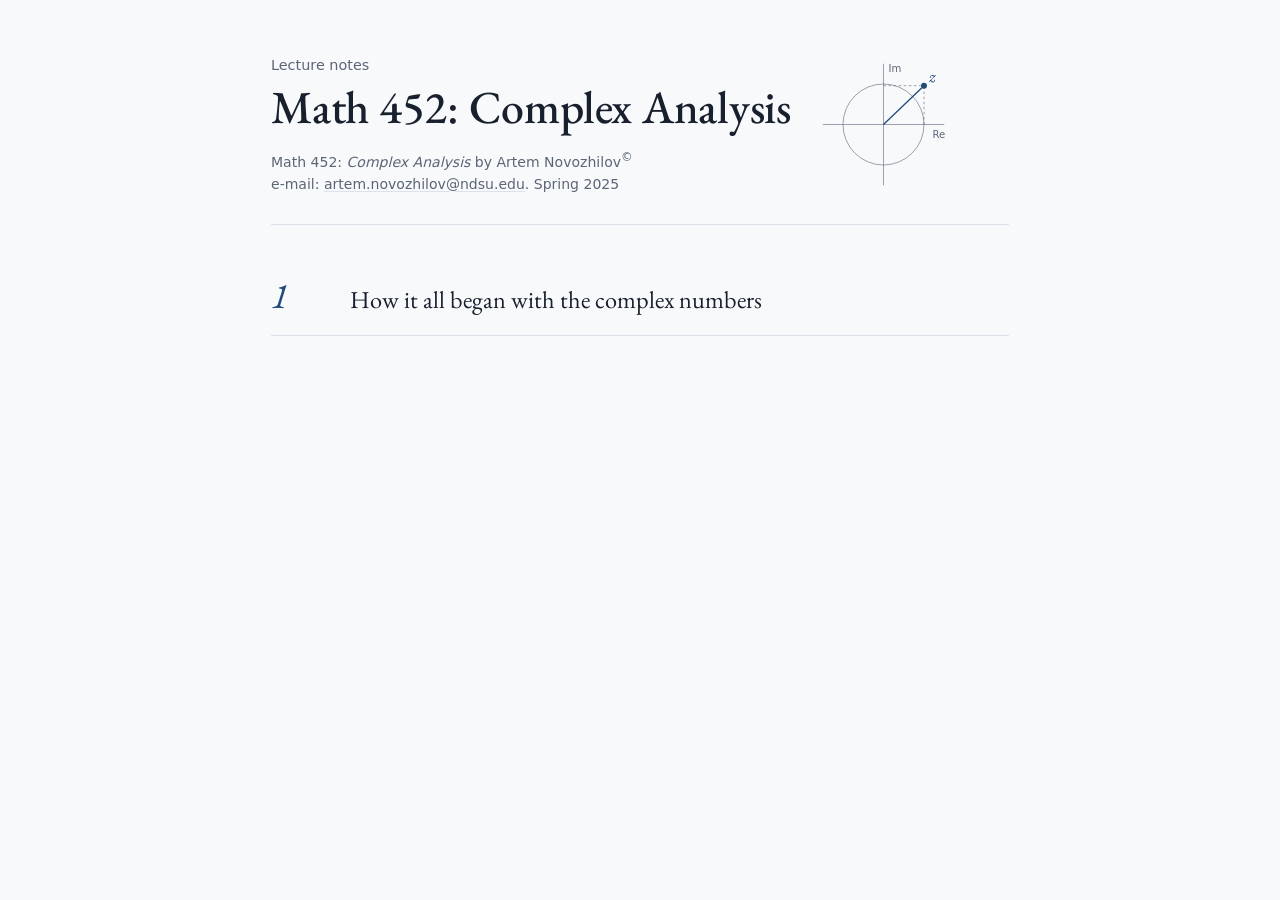
==== index.html @ 2682d152 "Add files via upload" ====
<!DOCTYPE html>
<html lang="en"><head><meta charset="utf-8">
<meta name="viewport" content="width=device-width, initial-scale=1">
<title>Math 452: Complex Analysis</title><link rel="preconnect" href="https://fonts.googleapis.com"><link rel="preconnect" href="https://fonts.gstatic.com" crossorigin><link rel="stylesheet" href="https://fonts.googleapis.com/css2?family=EB+Garamond:ital,wght@0,500;1,400;1,500&family=Source+Serif+4:ital,opsz,wght@0,8..60,400;0,8..60,600;1,8..60,400&display=swap"><link rel="stylesheet" href="style.css"></head>
<body class="index-page">
<div class="layout single"><main>
<header class="hero"><div class="hero-text"><p class="kicker">Lecture notes</p><h1>Math 452: Complex Analysis</h1>
<p class="byline">Math 452: <em>Complex Analysis</em> by Artem Novozhilov<sup>©</sup><br>e-mail: <a href="mailto:artem.novozhilov@ndsu.edu">artem.novozhilov@ndsu.edu</a>. Spring 2025</p></div><svg class="emblem" viewBox="0 0 160 160" aria-hidden="true">
<line x1="8" y1="80" x2="152" y2="80"/><line x1="80" y1="152" x2="80" y2="8"/>
<circle cx="80" cy="80" r="48"/>
<line class="dash" x1="128" y1="80" x2="128" y2="34"/><line class="dash" x1="80" y1="34" x2="128" y2="34"/>
<line class="ray" x1="80" y1="80" x2="128" y2="34"/>
<circle class="pt" cx="128" cy="34" r="3.5"/>
<text x="134" y="30">z</text><text x="138" y="96" class="ax">Re</text><text x="86" y="18" class="ax">Im</text>
</svg></header>
<ol class="contents">
<li><a href="01.html"><span class="inum">1</span><span class="ititle">How it all began with the complex numbers</span></a></li>
</ol></main></div></body></html>
---- style.css ----
/* ------------------------------------------------------------------
   Lecture notes stylesheet
   Palette: cool paper, Prussian-blue ink accent, one colour per kind
   of statement (theorem / definition / example / exercise).
   ------------------------------------------------------------------ */
:root {
  --paper: #f8f9fb;
  --surface: #ffffff;
  --ink: #18202e;
  --muted: #5b6576;
  --rule: #dde2ea;
  --accent: #1f4a7a;
  --accent-soft: #e8eef6;
  --thm: #1f4a7a;   --thm-bg: #f0f4fa;
  --def: #2e6f66;   --def-bg: #eef6f4;
  --exm: #9a6b12;   --exm-bg: #fbf6ea;
  --exr: #6a3d78;   --exr-bg: #f6f1f8;
  --adv-bg: #f2f4f7;
  --serif: "Source Serif 4", "Source Serif Pro", Georgia, "Times New Roman", serif;
  --display: "EB Garamond", "Garamond", "Iowan Old Style", Georgia, serif;
  --sans: system-ui, -apple-system, "Segoe UI", Roboto, "Helvetica Neue", sans-serif;
  --measure: 41rem;
}
@media (prefers-color-scheme: dark) {
  :root {
    --paper: #12161d; --surface: #181e27; --ink: #e3e7ee; --muted: #98a2b3;
    --rule: #2a3240; --accent: #8fb3e8; --accent-soft: #1d2735;
    --thm: #8fb3e8; --thm-bg: #18212e;
    --def: #7cc4b8; --def-bg: #16231f;
    --exm: #dcb15e; --exm-bg: #241f14;
    --exr: #c39ad2; --exr-bg: #221a26;
    --adv-bg: #161b23;
  }
  .notes figure img { filter: invert(.92) hue-rotate(180deg); }
}

* { box-sizing: border-box; }
html { font-size: 18px; scroll-behavior: smooth; scroll-padding-top: 4.5rem; }
@media (prefers-reduced-motion: reduce) { html { scroll-behavior: auto; } }
body {
  margin: 0;
  background: var(--paper);
  color: var(--ink);
  font-family: var(--serif);
  font-optical-sizing: auto;
  line-height: 1.62;
  -webkit-font-smoothing: antialiased;
}
a { color: var(--accent); text-decoration-thickness: 1px; text-underline-offset: 2px; }
a:not(:hover) { text-decoration: none; }
:focus-visible { outline: 2px solid var(--accent); outline-offset: 2px; border-radius: 2px; }

/* ---------- top bar and progress ---------- */
.progress { position: fixed; inset: 0 0 auto 0; height: 3px; z-index: 30; }
.progress span { display: block; height: 100%; width: 0; background: var(--accent); }
.topbar {
  position: sticky; top: 0; z-index: 20;
  display: flex; justify-content: space-between; align-items: center; gap: 1rem;
  padding: .7rem max(1rem, calc((100vw - 74rem) / 2));
  background: color-mix(in srgb, var(--paper) 88%, transparent);
  backdrop-filter: blur(8px);
  border-bottom: 1px solid var(--rule);
  font-family: var(--sans); font-size: .8rem;
}
.topbar a { color: var(--ink); }
.topbar .course-name { font-weight: 600; }
.topbar .all-sections { color: var(--muted); }

/* ---------- layout ---------- */
.layout {
  display: grid;
  grid-template-columns: minmax(0, 1fr);
  max-width: 74rem; margin: 0 auto; padding: 0 1.25rem 4rem;
}
main { max-width: var(--measure); width: 100%; margin: 0 auto; min-width: 0; }
.sidetoc { display: none; }
@media (min-width: 1180px) {
  .layout:not(.single) { grid-template-columns: 14rem minmax(0, 1fr); column-gap: 4rem; }
  .layout:not(.single) main { margin: 0; }
  .sidetoc {
    display: block; position: sticky; top: 4.5rem; align-self: start;
    max-height: calc(100vh - 6rem); overflow: auto;
    padding-top: 3.2rem; font-family: var(--sans); font-size: .78rem;
  }
  .sidetoc-title { color: var(--muted); margin: 0 0 .6rem; }
  .sidetoc ol { list-style: none; margin: 0; padding: 0; border-left: 1px solid var(--rule); }
  .sidetoc li a {
    display: flex; gap: .5rem; padding: .35rem 0 .35rem .8rem; margin-left: -1px;
    color: var(--muted); border-left: 2px solid transparent; line-height: 1.35;
  }
  .sidetoc li a:hover { color: var(--ink); }
  .sidetoc li a.active { color: var(--accent); border-left-color: var(--accent); }
  .sidetoc .tnum { font-variant-numeric: tabular-nums; min-width: 2.2em; }
  .sidetoc .opt { display: none; }
  .toc { display: none; }
}

/* ---------- hero ---------- */
.hero {
  display: grid; grid-template-columns: auto minmax(0, 1fr) auto; align-items: end;
  column-gap: 1.4rem; padding: 3rem 0 1.6rem; border-bottom: 1px solid var(--rule);
}
.bignum {
  font-family: var(--display); font-style: italic; font-weight: 400;
  font-size: 8.5rem; line-height: .78; color: var(--accent);
  letter-spacing: -.02em; margin-bottom: .1rem;
}
.kicker { font-family: var(--sans); font-size: .8rem; color: var(--muted); margin: 0 0 .3rem; }
.hero h1 {
  font-family: var(--display); font-weight: 500; font-size: 2.55rem; line-height: 1.08;
  letter-spacing: -.005em; margin: 0 0 .9rem; text-wrap: balance;
}
.byline { font-family: var(--sans); font-size: .78rem; color: var(--muted); line-height: 1.55; margin: 0; }
.byline a { color: inherit; text-decoration: underline; text-decoration-color: var(--rule); }
.emblem { width: 7.5rem; height: 7.5rem; align-self: center; }
.emblem line, .emblem circle { stroke: var(--muted); stroke-width: 1; fill: none; opacity: .7; }
.emblem .dash { stroke-dasharray: 3 3; }
.emblem .ray { stroke: var(--accent); stroke-width: 1.5; opacity: 1; }
.emblem .pt { fill: var(--accent); stroke: none; opacity: 1; }
.emblem text { font-family: var(--display); font-style: italic; font-size: 20px; fill: var(--accent); }
.emblem text.ax { font-size: 12px; fill: var(--muted); font-style: normal; font-family: var(--sans); }
@media (max-width: 700px) {
  .hero { grid-template-columns: auto minmax(0, 1fr); padding-top: 2rem; }
  .emblem { display: none; }
  .bignum { font-size: 5.5rem; }
  .hero h1 { font-size: 1.85rem; }
}

/* ---------- in-page contents (narrow screens) ---------- */
.toc { margin: 1.6rem 0 2.2rem; font-family: var(--sans); font-size: .85rem; }
.toc-title { color: var(--muted); margin: 0 0 .4rem; }
.toc ol { list-style: none; margin: 0; padding: 0; }
.toc li a { display: flex; gap: .7rem; padding: .45rem 0; border-bottom: 1px solid var(--rule); color: var(--ink); align-items: baseline; }
.toc li:first-child a { border-top: 1px solid var(--rule); }
.toc .tnum { color: var(--accent); font-variant-numeric: tabular-nums; min-width: 2em; }
.toc .ttl { flex: 1; }
.opt { font-size: .72rem; color: var(--muted); border: 1px solid var(--rule); border-radius: 999px; padding: 0 .5em; white-space: nowrap; }

/* ---------- body text ---------- */
.notes { padding-top: .6rem; }
.notes > p:first-child { font-size: 1.08rem; }
p { margin: .85rem 0; hyphens: auto; }
em { font-style: italic; }
h2 {
  display: flex; align-items: baseline; gap: .8rem;
  font-family: var(--display); font-weight: 500; font-size: 1.75rem; line-height: 1.2;
  margin: 3.2rem 0 1rem; padding-top: 1rem; border-top: 1px solid var(--rule);
}
h2 .secnum { font-style: italic; color: var(--accent); font-variant-numeric: lining-nums; flex: none; }
h2 .sectitle { text-wrap: balance; }

/* display math */
mjx-container[display="true"] { overflow-x: auto; overflow-y: hidden; max-width: 100%; min-width: 0 !important; padding: .2em 0; margin: .9em 0 !important; }
mjx-container a { color: var(--accent) !important; }

/* ---------- statements ---------- */
.thm, .proof, .takeaway { margin: 1.6rem 0; }
.thm { --c: var(--thm); --bg: var(--thm-bg); padding: .9rem 1.15rem; background: var(--bg); border-left: 3px solid var(--c); border-radius: 0 6px 6px 0; }
.thm > p:first-child { margin-top: 0; }
.thm > p:last-child { margin-bottom: 0; }
.thm.definition { --c: var(--def); --bg: var(--def-bg); }
.thm.example, .thm.remark { --c: var(--exm); --bg: var(--exm-bg); }
.thm.remark { --bg: transparent; }
.thm.style-plain p { font-style: italic; }
.thm-head { font-family: var(--sans); font-size: .85rem; font-weight: 650; color: var(--c, var(--accent)); font-style: normal; margin-right: .35em; }

/* exercises: numbered tabs in the margin */
.thm.exercise, .thm.problem {
  --c: var(--exr); --bg: var(--exr-bg);
  border-left: 0; border-radius: 6px; border: 1px solid color-mix(in srgb, var(--exr) 22%, transparent);
}

.proof { padding-left: 1.15rem; border-left: 1px solid var(--rule); }
.proof .thm-head { color: var(--muted); font-weight: 600; }
.qed { float: right; margin-left: 1em; color: var(--muted); font-size: 1.05em; line-height: 1.5; }
.proof::after { content: ""; display: block; clear: both; }

.takeaway { padding: 1rem 1.2rem; border-top: 2px solid var(--accent); border-bottom: 1px solid var(--rule); font-size: 1.04rem; }

/* click-to-reveal answers and hints */
details.reveal { margin: .8rem 0 .2rem; border-top: 1px dashed color-mix(in srgb, var(--c, var(--accent)) 40%, transparent); padding-top: .5rem; }
details.reveal summary { cursor: pointer; font-family: var(--sans); font-size: .82rem; color: var(--c, var(--accent)); list-style: none; }
details.reveal summary::before { content: "+"; display: inline-block; width: 1.1em; font-weight: 600; }
details.reveal[open] summary::before { content: "\2212"; }
details.reveal summary::-webkit-details-marker { display: none; }
.reveal-body { padding-top: .2rem; }

/* advanced (optional) material */
.advanced { margin: 3rem -1.25rem 0; padding: .2rem 1.25rem 1.4rem; background: var(--adv-bg); border-radius: 10px; }
.advanced > h2 { border-top: 0; margin-top: .8rem; }
.adv-note { font-family: var(--sans); font-size: .78rem; color: var(--muted); margin: 1.2rem 0 0; }

/* ---------- figures ---------- */
.notes figure { margin: 2.2rem 0; }
.notes figure img {
  display: block; margin: 0 auto; width: var(--w, 60%); min-width: min(100%, 300px); max-width: 100%; height: auto;
}
figcaption { font-size: .9rem; color: var(--muted); font-style: italic; max-width: 34rem; margin: .8rem auto 0; text-align: center; line-height: 1.5; }
.fig-label { font-style: normal; font-family: var(--sans); font-size: .8rem; font-weight: 650; color: var(--ink); margin-right: .3em; }

/* ---------- hover previews of references ---------- */
.peek {
  position: absolute; z-index: 40; max-width: min(34rem, calc(100vw - 2rem));
  background: var(--surface); color: var(--ink); border: 1px solid var(--rule); border-radius: 8px;
  box-shadow: 0 10px 30px -12px rgba(16, 24, 40, .35);
  padding: .7rem 1rem; font-size: .92rem; max-height: 22rem; overflow: auto;
}
.peek figure { margin: 0; }
.peek figure img { width: 100%; min-width: 0; }
.peek h2 { font-size: 1.1rem; margin: 0 0 .3rem; padding: 0; border: 0; }
.peek .thm, .peek .proof { margin: 0; }
.peek mjx-container[display="true"] { margin: .2em 0 !important; }
.flash { animation: flash 1.6s ease-out; }
@keyframes flash { 0% { background-color: color-mix(in srgb, var(--accent) 18%, transparent); } 100% { background-color: transparent; } }
@media (prefers-reduced-motion: reduce) { .flash { animation: none; } }

/* ---------- pager and back-to-top ---------- */
.pager { display: grid; grid-template-columns: 1fr 1fr; gap: 1rem; margin-top: 4rem; padding-top: 1.5rem; border-top: 1px solid var(--rule); }
.pager a { display: block; padding: .8rem 1rem; border: 1px solid var(--rule); border-radius: 8px; color: var(--ink); }
.pager a:hover { border-color: var(--accent); text-decoration: none; }
.pager .next { text-align: right; grid-column: 2; }
.pager .dir { display: block; font-family: var(--sans); font-size: .75rem; color: var(--muted); }
.pager .pnum { color: var(--accent); font-style: italic; font-family: var(--display); }
.to-top {
  position: fixed; right: 1.2rem; bottom: 1.2rem; width: 2.4rem; height: 2.4rem; border-radius: 50%;
  display: grid; place-items: center; background: var(--surface); border: 1px solid var(--rule);
  color: var(--muted); font-family: var(--sans); opacity: 0; pointer-events: none; transition: opacity .2s;
}
.to-top.show { opacity: 1; pointer-events: auto; }

/* ---------- index page ---------- */
.contents { list-style: none; padding: 0; margin: 2rem 0; }
.contents a { display: flex; gap: 1.2rem; align-items: baseline; padding: .9rem 0; border-bottom: 1px solid var(--rule); color: var(--ink); }
.contents .inum { font-family: var(--display); font-style: italic; font-size: 2rem; color: var(--accent); min-width: 1.6em; line-height: 1; }
.contents .ititle { font-family: var(--display); font-size: 1.35rem; }

@media (max-width: 600px) {
  html { font-size: 16.5px; }
  .advanced { margin-left: -1.25rem; margin-right: -1.25rem; border-radius: 0; }
}
@media print {
  .topbar, .progress, .sidetoc, .to-top, .pager { display: none; }
  details.reveal > *:not(summary) { display: block; }
}
.sidetoc li.adv .tnum::before { content: "*"; }
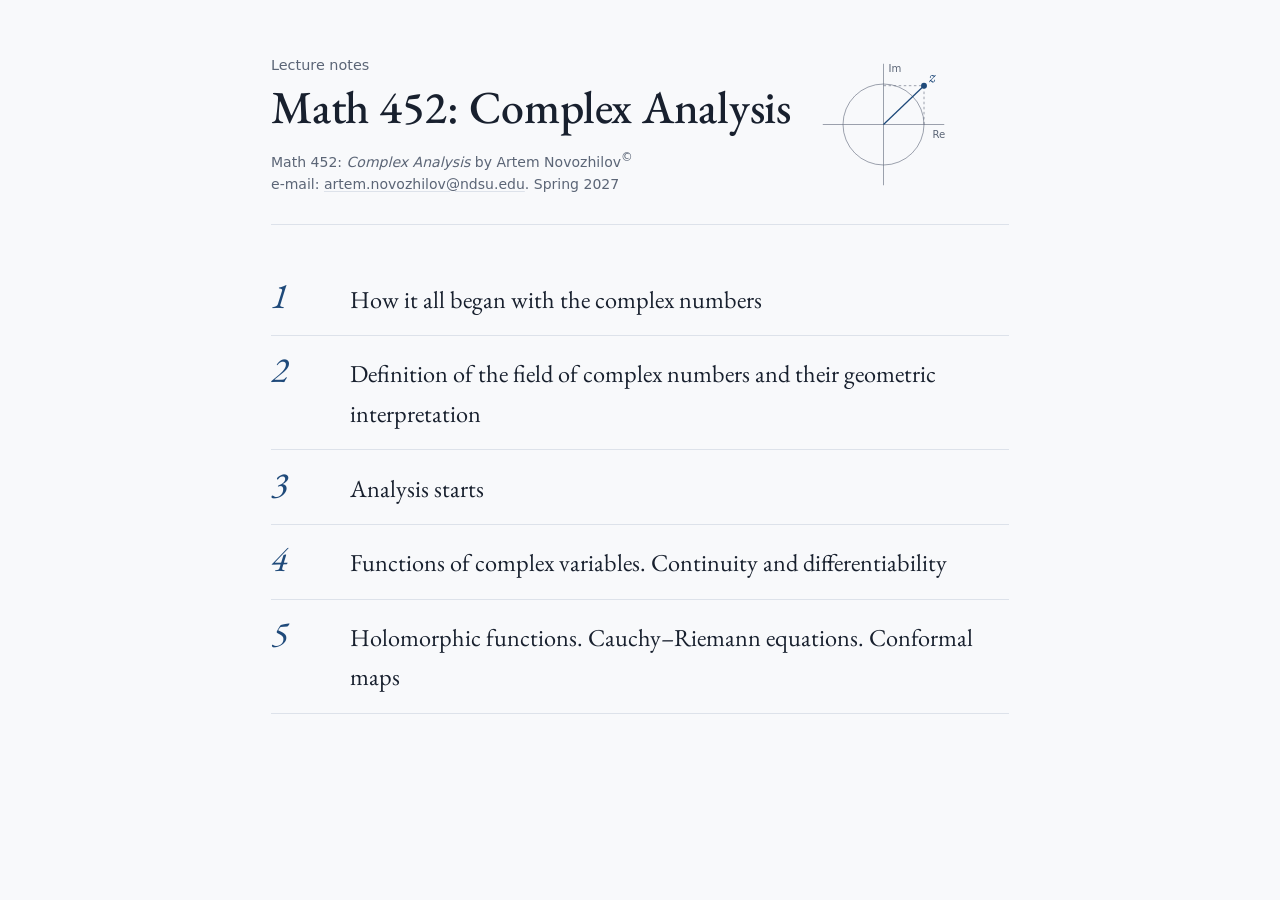
==== commit 0f3a1501: "Add files via upload" ====
--- a/index.html
+++ b/index.html
@@ -5,7 +5,7 @@
 <body class="index-page">
 <div class="layout single"><main>
 <header class="hero"><div class="hero-text"><p class="kicker">Lecture notes</p><h1>Math 452: Complex Analysis</h1>
-<p class="byline">Math 452: <em>Complex Analysis</em> by Artem Novozhilov<sup>©</sup><br>e-mail: <a href="mailto:artem.novozhilov@ndsu.edu">artem.novozhilov@ndsu.edu</a>. Spring 2025</p></div><svg class="emblem" viewBox="0 0 160 160" aria-hidden="true">
+<p class="byline">Math 452: <em>Complex Analysis</em> by Artem Novozhilov<sup>©</sup><br>e-mail: <a href="mailto:artem.novozhilov@ndsu.edu">artem.novozhilov@ndsu.edu</a>. Spring 2027</p></div><svg class="emblem" viewBox="0 0 160 160" aria-hidden="true">
 <line x1="8" y1="80" x2="152" y2="80"/><line x1="80" y1="152" x2="80" y2="8"/>
 <circle cx="80" cy="80" r="48"/>
 <line class="dash" x1="128" y1="80" x2="128" y2="34"/><line class="dash" x1="80" y1="34" x2="128" y2="34"/>
@@ -15,4 +15,8 @@
 </svg></header>
 <ol class="contents">
 <li><a href="01.html"><span class="inum">1</span><span class="ititle">How it all began with the complex numbers</span></a></li>
+<li><a href="02.html"><span class="inum">2</span><span class="ititle">Definition of the field of complex numbers and their geometric interpretation</span></a></li>
+<li><a href="03.html"><span class="inum">3</span><span class="ititle">Analysis starts</span></a></li>
+<li><a href="04.html"><span class="inum">4</span><span class="ititle">Functions of complex variables. Continuity and differentiability</span></a></li>
+<li><a href="05.html"><span class="inum">5</span><span class="ititle">Holomorphic functions. Cauchy–Riemann equations. Conformal maps</span></a></li>
 </ol></main></div></body></html>
--- a/style.css
+++ b/style.css
@@ -31,7 +31,7 @@
     --exr: #c39ad2; --exr-bg: #221a26;
     --adv-bg: #161b23;
   }
-  .notes figure img { filter: invert(.92) hue-rotate(180deg); }
+  .notes figure img { background: #f4f5f7; border-radius: 6px; padding: .6rem; }
 }
 
 * { box-sizing: border-box; }
@@ -243,3 +243,6 @@
   details.reveal > *:not(summary) { display: block; }
 }
 .sidetoc li.adv .tnum::before { content: "*"; }
+.fig-row { display: flex; justify-content: center; align-items: flex-end; gap: 3%; flex-wrap: wrap; }
+.notes .fig-row img { margin: 0; min-width: min(100%, 220px); }
+mjx-container.wide { display: inline-block; max-width: 100%; overflow-x: auto; overflow-y: hidden; vertical-align: middle; }
